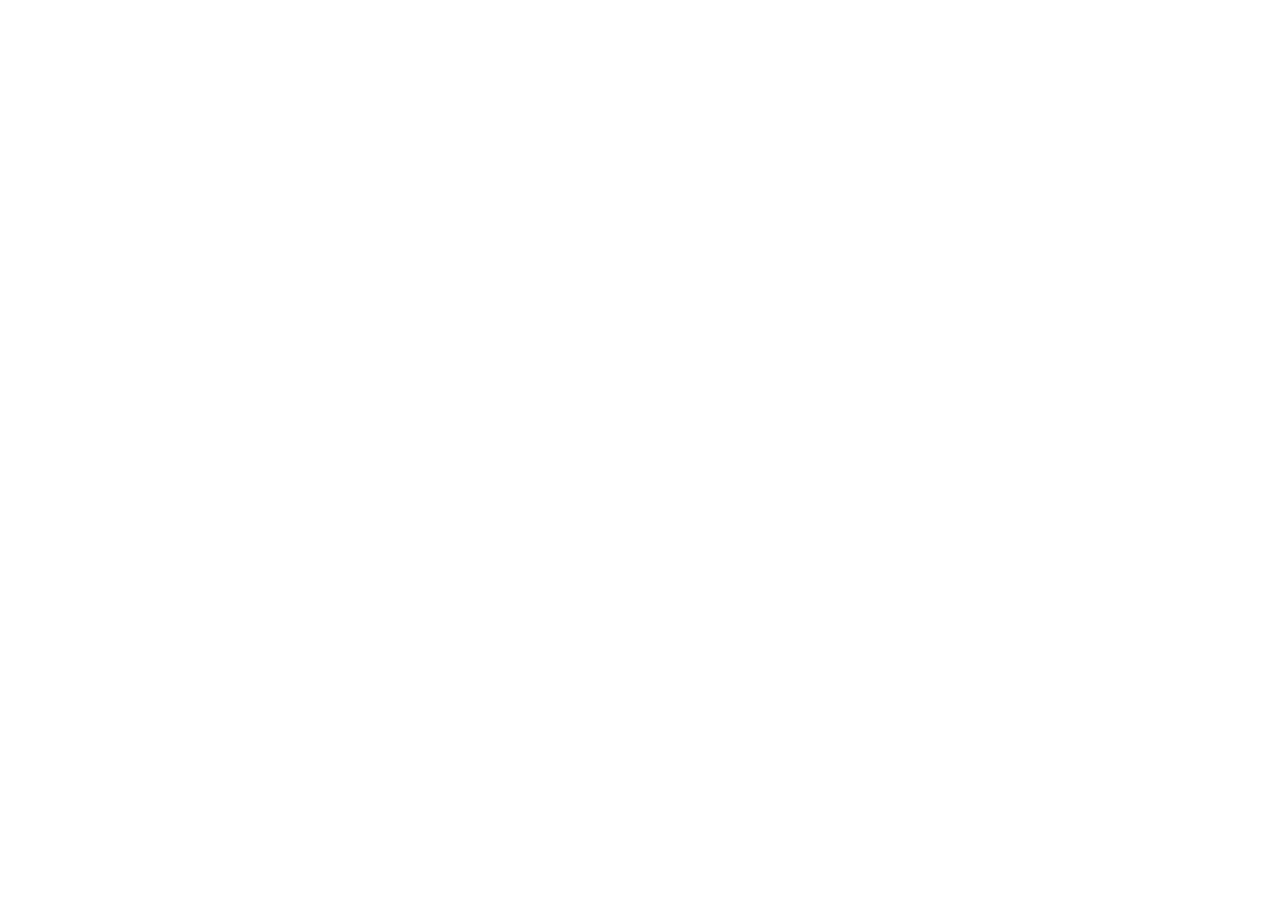
==== index.html @ 29a52275 "Set up initial files" ====
<!doctype html>
<html lang="en">
  <head>
    <meta charset="UTF-8" />
    <meta name="viewport" content="width=device-width, initial-scale=1.0" />
    <title>Admin Dashboard</title>
    <link rel="stylesheet" href="css/stylesheets.css" />
    <script src="js/scripts.js" defer></script>
  </head>
  <body>
    <header></header>
    <main></main>
    <aside></aside>
  </body>
</html>
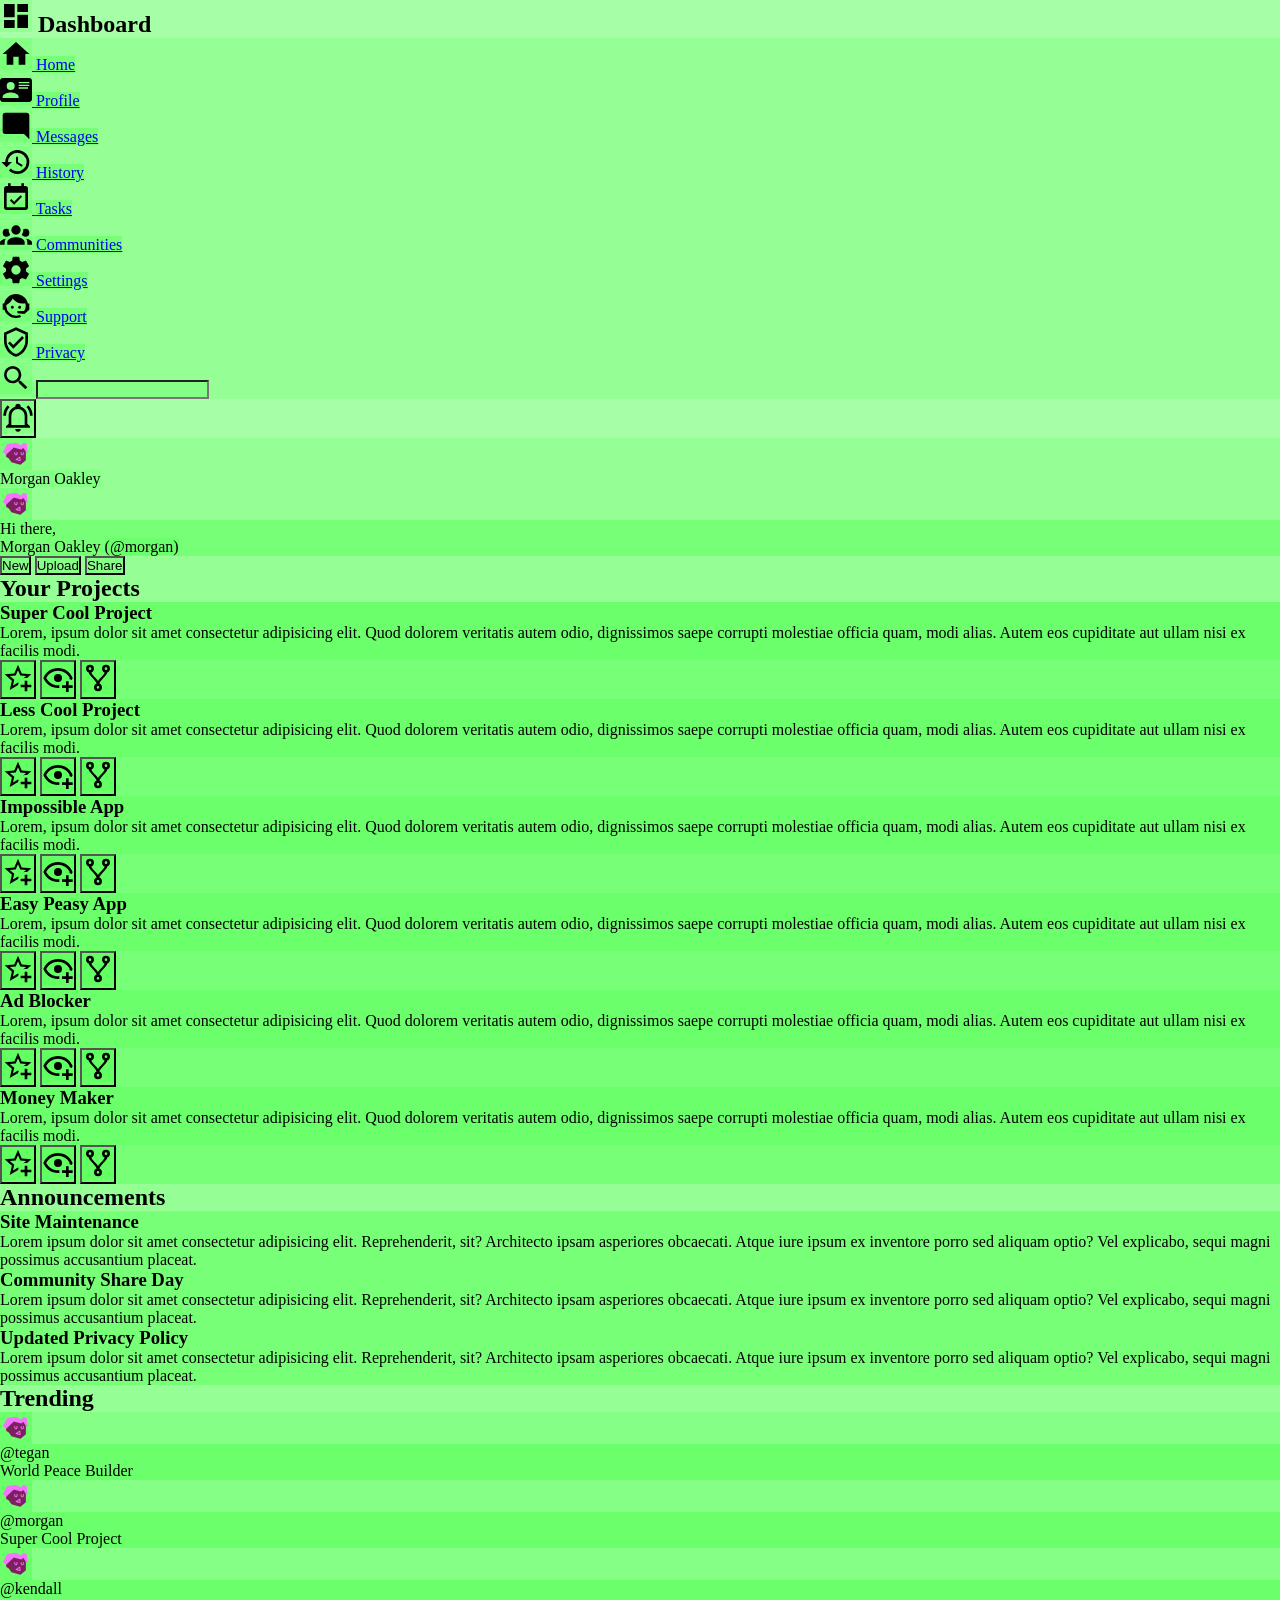
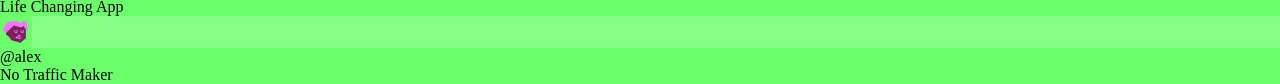
==== commit ded92c30: "Build HTML" ====
--- a/index.html
+++ b/index.html
@@ -3,13 +3,679 @@
   <head>
     <meta charset="UTF-8" />
     <meta name="viewport" content="width=device-width, initial-scale=1.0" />
+    <meta
+      name="description"
+      content="Admin dashboard for managing projects, announcements, and community activity."
+    />
+    <link href="./favicon.ico" rel="icon" type="image/x-icon" />
     <title>Admin Dashboard</title>
-    <link rel="stylesheet" href="css/stylesheets.css" />
-    <script src="js/scripts.js" defer></script>
+    <link href="./css/stylesheet.css" rel="stylesheet" />
   </head>
   <body>
-    <header></header>
-    <main></main>
-    <aside></aside>
+    <nav>
+      <h1 class="logo">
+        <svg
+          xmlns="http://www.w3.org/2000/svg"
+          viewBox="0 0 24 24"
+          class="icon"
+          aria-hidden="true"
+        >
+          <!-- <title>view-dashboard</title> -->
+          <path d="M13,3V9H21V3M13,21H21V11H13M3,21H11V15H3M3,13H11V3H3V13Z" />
+        </svg>
+        Dashboard
+      </h1>
+
+      <ul class="nav-list">
+        <li class="nav-item">
+          <a href="#" class="nav-link">
+            <svg
+              xmlns="http://www.w3.org/2000/svg"
+              viewBox="0 0 24 24"
+              class="icon"
+              aria-hidden="true"
+            >
+              <!-- <title>home</title> -->
+              <path d="M10,20V14H14V20H19V12H22L12,3L2,12H5V20H10Z" />
+            </svg>
+            <span>Home</span>
+          </a>
+        </li>
+
+        <li class="nav-item">
+          <a href="#" class="nav-link">
+            <svg
+              xmlns="http://www.w3.org/2000/svg"
+              viewBox="0 0 24 24"
+              class="icon"
+              aria-hidden="true"
+            >
+              <!-- <title>card-account-details</title> -->
+              <path
+                d="M2,3H22C23.05,3 24,3.95 24,5V19C24,20.05 23.05,21 22,21H2C0.95,21 0,20.05 0,19V5C0,3.95 0.95,3 2,3M14,6V7H22V6H14M14,8V9H21.5L22,9V8H14M14,10V11H21V10H14M8,13.91C6,13.91 2,15 2,17V18H14V17C14,15 10,13.91 8,13.91M8,6A3,3 0 0,0 5,9A3,3 0 0,0 8,12A3,3 0 0,0 11,9A3,3 0 0,0 8,6Z"
+              />
+            </svg>
+            <span>Profile</span>
+          </a>
+        </li>
+
+        <li class="nav-item">
+          <a href="#" class="nav-link">
+            <svg
+              xmlns="http://www.w3.org/2000/svg"
+              viewBox="0 0 24 24"
+              class="icon"
+              aria-hidden="true"
+            >
+              <!-- <title>message-reply</title> -->
+              <path
+                d="M22,4C22,2.89 21.1,2 20,2H4A2,2 0 0,0 2,4V16A2,2 0 0,0 4,18H18L22,22V4Z"
+              />
+            </svg>
+            <span>Messages</span>
+          </a>
+        </li>
+
+        <li class="nav-item">
+          <a href="#" class="nav-link">
+            <svg
+              xmlns="http://www.w3.org/2000/svg"
+              viewBox="0 0 24 24"
+              class="icon"
+              aria-hidden="true"
+            >
+              <!-- <title>history</title> -->
+              <path
+                d="M13.5,8H12V13L16.28,15.54L17,14.33L13.5,12.25V8M13,3A9,9 0 0,0 4,12H1L4.96,16.03L9,12H6A7,7 0 0,1 13,5A7,7 0 0,1 20,12A7,7 0 0,1 13,19C11.07,19 9.32,18.21 8.06,16.94L6.64,18.36C8.27,20 10.5,21 13,21A9,9 0 0,0 22,12A9,9 0 0,0 13,3"
+              />
+            </svg>
+            <span>History</span>
+          </a>
+        </li>
+
+        <li class="nav-item">
+          <a href="#" class="nav-link">
+            <svg
+              xmlns="http://www.w3.org/2000/svg"
+              viewBox="0 0 24 24"
+              class="icon"
+              aria-hidden="true"
+            >
+              <!-- <title>calendar-check</title> -->
+              <path
+                d="M19,19H5V8H19M19,3H18V1H16V3H8V1H6V3H5C3.89,3 3,3.9 3,5V19A2,2 0 0,0 5,21H19A2,2 0 0,0 21,19V5A2,2 0 0,0 19,3M16.53,11.06L15.47,10L10.59,14.88L8.47,12.76L7.41,13.82L10.59,17L16.53,11.06Z"
+              />
+            </svg>
+            <span>Tasks</span>
+          </a>
+        </li>
+
+        <li class="nav-item">
+          <a href="#" class="nav-link">
+            <svg
+              xmlns="http://www.w3.org/2000/svg"
+              viewBox="0 0 24 24"
+              class="icon"
+              aria-hidden="true"
+            >
+              <!-- <title>account-group</title> -->
+              <path
+                d="M12,5.5A3.5,3.5 0 0,1 15.5,9A3.5,3.5 0 0,1 12,12.5A3.5,3.5 0 0,1 8.5,9A3.5,3.5 0 0,1 12,5.5M5,8C5.56,8 6.08,8.15 6.53,8.42C6.38,9.85 6.8,11.27 7.66,12.38C7.16,13.34 6.16,14 5,14A3,3 0 0,1 2,11A3,3 0 0,1 5,8M19,8A3,3 0 0,1 22,11A3,3 0 0,1 19,14C17.84,14 16.84,13.34 16.34,12.38C17.2,11.27 17.62,9.85 17.47,8.42C17.92,8.15 18.44,8 19,8M5.5,18.25C5.5,16.18 8.41,14.5 12,14.5C15.59,14.5 18.5,16.18 18.5,18.25V20H5.5V18.25M0,20V18.5C0,17.11 1.89,15.94 4.45,15.6C3.86,16.28 3.5,17.22 3.5,18.25V20H0M24,20H20.5V18.25C20.5,17.22 20.14,16.28 19.55,15.6C22.11,15.94 24,17.11 24,18.5V20Z"
+              />
+            </svg>
+            <span>Communities</span>
+          </a>
+        </li>
+      </ul>
+
+      <ul class="nav-list">
+        <li class="nav-item">
+          <a href="#" class="nav-link">
+            <svg
+              xmlns="http://www.w3.org/2000/svg"
+              viewBox="0 0 24 24"
+              class="icon"
+              aria-hidden="true"
+            >
+              <!-- <title>cog</title> -->
+              <path
+                d="M12,15.5A3.5,3.5 0 0,1 8.5,12A3.5,3.5 0 0,1 12,8.5A3.5,3.5 0 0,1 15.5,12A3.5,3.5 0 0,1 12,15.5M19.43,12.97C19.47,12.65 19.5,12.33 19.5,12C19.5,11.67 19.47,11.34 19.43,11L21.54,9.37C21.73,9.22 21.78,8.95 21.66,8.73L19.66,5.27C19.54,5.05 19.27,4.96 19.05,5.05L16.56,6.05C16.04,5.66 15.5,5.32 14.87,5.07L14.5,2.42C14.46,2.18 14.25,2 14,2H10C9.75,2 9.54,2.18 9.5,2.42L9.13,5.07C8.5,5.32 7.96,5.66 7.44,6.05L4.95,5.05C4.73,4.96 4.46,5.05 4.34,5.27L2.34,8.73C2.21,8.95 2.27,9.22 2.46,9.37L4.57,11C4.53,11.34 4.5,11.67 4.5,12C4.5,12.33 4.53,12.65 4.57,12.97L2.46,14.63C2.27,14.78 2.21,15.05 2.34,15.27L4.34,18.73C4.46,18.95 4.73,19.03 4.95,18.95L7.44,17.94C7.96,18.34 8.5,18.68 9.13,18.93L9.5,21.58C9.54,21.82 9.75,22 10,22H14C14.25,22 14.46,21.82 14.5,21.58L14.87,18.93C15.5,18.67 16.04,18.34 16.56,17.94L19.05,18.95C19.27,19.03 19.54,18.95 19.66,18.73L21.66,15.27C21.78,15.05 21.73,14.78 21.54,14.63L19.43,12.97Z"
+              />
+            </svg>
+            <span>Settings</span>
+          </a>
+        </li>
+
+        <li class="nav-item">
+          <a href="#" class="nav-link">
+            <svg
+              xmlns="http://www.w3.org/2000/svg"
+              viewBox="0 0 24 24"
+              class="icon"
+              aria-hidden="true"
+            >
+              <!-- <title>face-agent</title> -->
+              <path
+                d="M18.72,14.76C19.07,13.91 19.26,13 19.26,12C19.26,11.28 19.15,10.59 18.96,9.95C18.31,10.1 17.63,10.18 16.92,10.18C13.86,10.18 11.15,8.67 9.5,6.34C8.61,8.5 6.91,10.26 4.77,11.22C4.73,11.47 4.73,11.74 4.73,12A7.27,7.27 0 0,0 12,19.27C13.05,19.27 14.06,19.04 14.97,18.63C15.54,19.72 15.8,20.26 15.78,20.26C14.14,20.81 12.87,21.08 12,21.08C9.58,21.08 7.27,20.13 5.57,18.42C4.53,17.38 3.76,16.11 3.33,14.73H2V10.18H3.09C3.93,6.04 7.6,2.92 12,2.92C14.4,2.92 16.71,3.87 18.42,5.58C19.69,6.84 20.54,8.45 20.89,10.18H22V14.67H22V14.69L22,14.73H21.94L18.38,18L13.08,17.4V15.73H17.91L18.72,14.76M9.27,11.77C9.57,11.77 9.86,11.89 10.07,12.11C10.28,12.32 10.4,12.61 10.4,12.91C10.4,13.21 10.28,13.5 10.07,13.71C9.86,13.92 9.57,14.04 9.27,14.04C8.64,14.04 8.13,13.54 8.13,12.91C8.13,12.28 8.64,11.77 9.27,11.77M14.72,11.77C15.35,11.77 15.85,12.28 15.85,12.91C15.85,13.54 15.35,14.04 14.72,14.04C14.09,14.04 13.58,13.54 13.58,12.91A1.14,1.14 0 0,1 14.72,11.77Z"
+              />
+            </svg>
+            <span>Support</span>
+          </a>
+        </li>
+
+        <li class="nav-item">
+          <a href="#" class="nav-link">
+            <svg
+              xmlns="http://www.w3.org/2000/svg"
+              viewBox="0 0 24 24"
+              class="icon"
+              aria-hidden="true"
+            >
+              <!-- <title>shield-check-outline</title> -->
+              <path
+                d="M21,11C21,16.55 17.16,21.74 12,23C6.84,21.74 3,16.55 3,11V5L12,1L21,5V11M12,21C15.75,20 19,15.54 19,11.22V6.3L12,3.18L5,6.3V11.22C5,15.54 8.25,20 12,21M10,17L6,13L7.41,11.59L10,14.17L16.59,7.58L18,9"
+              />
+            </svg>
+            <span>Privacy</span>
+          </a>
+        </li>
+      </ul>
+    </nav>
+    <header>
+      <div class="header-top">
+        <div class="search">
+          <label for="search-bar">
+            <span class="visually-hidden">Search</span>
+            <svg
+              xmlns="http://www.w3.org/2000/svg"
+              viewBox="0 0 24 24"
+              class="icon"
+              aria-hidden="true"
+            >
+              <!-- <title>magnify</title> -->
+              <path
+                d="M9.5,3A6.5,6.5 0 0,1 16,9.5C16,11.11 15.41,12.59 14.44,13.73L14.71,14H15.5L20.5,19L19,20.5L14,15.5V14.71L13.73,14.44C12.59,15.41 11.11,16 9.5,16A6.5,6.5 0 0,1 3,9.5A6.5,6.5 0 0,1 9.5,3M9.5,5C7,5 5,7 5,9.5C5,12 7,14 9.5,14C12,14 14,12 14,9.5C14,7 12,5 9.5,5Z"
+              />
+            </svg>
+          </label>
+          <input type="search" id="search-bar" name="search-bar" />
+        </div>
+
+        <button type="button" aria-label="notifications">
+          <svg
+            xmlns="http://www.w3.org/2000/svg"
+            viewBox="0 0 24 24"
+            class="icon"
+            aria-hidden="true"
+          >
+            <!-- <title>bell-ring-outline</title> -->
+            <path
+              d="M10,21H14A2,2 0 0,1 12,23A2,2 0 0,1 10,21M21,19V20H3V19L5,17V11C5,7.9 7.03,5.17 10,4.29C10,4.19 10,4.1 10,4A2,2 0 0,1 12,2A2,2 0 0,1 14,4C14,4.1 14,4.19 14,4.29C16.97,5.17 19,7.9 19,11V17L21,19M17,11A5,5 0 0,0 12,6A5,5 0 0,0 7,11V18H17V11M19.75,3.19L18.33,4.61C20.04,6.3 21,8.6 21,11H23C23,8.07 21.84,5.25 19.75,3.19M1,11H3C3,8.6 3.96,6.3 5.67,4.61L4.25,3.19C2.16,5.25 1,8.07 1,11Z"
+            />
+          </svg>
+        </button>
+
+        <div class="header-profile">
+          <div class="profile-picture-wrapper">
+            <img
+              src="./assets/images/avatar00001.svg"
+              alt="Morgan Oakley's profile picture"
+              width="32"
+              height="32"
+              class="profile-picture"
+            />
+          </div>
+
+          <span class="profile-name">Morgan Oakley</span>
+        </div>
+      </div>
+
+      <div class="header-main">
+        <div class="header-profile">
+          <div class="profile-picture-wrapper">
+            <img
+              src="./assets/images/avatar00001.svg"
+              alt="Morgan Oakley's profile picture"
+              width="32"
+              height="32"
+              class="profile-picture"
+            />
+          </div>
+
+          <div class="profile-wrapper">
+            <div class="greetings">Hi there,</div>
+            <div class="profile-name">
+              Morgan Oakley <span class="username">(@morgan)</span>
+            </div>
+          </div>
+        </div>
+        <div class="buttons-wrapper">
+          <button type="button">New</button>
+          <button type="button">Upload</button>
+          <button type="button">Share</button>
+        </div>
+      </div>
+    </header>
+    <main>
+      <section class="main-content" aria-labelledby="projects-heading">
+        <h2 id="projects-heading">Your Projects</h2>
+        <ul class="projects">
+          <li class="project-card">
+            <div class="content">
+              <h3>Super Cool Project</h3>
+              <p>
+                Lorem, ipsum dolor sit amet consectetur adipisicing elit. Quod
+                dolorem veritatis autem odio, dignissimos saepe corrupti
+                molestiae officia quam, modi alias. Autem eos cupiditate aut
+                ullam nisi ex facilis modi.
+              </p>
+            </div>
+
+            <div class="buttons-wrapper">
+              <button type="button" aria-label="bookmark">
+                <svg
+                  xmlns="http://www.w3.org/2000/svg"
+                  viewBox="0 0 24 24"
+                  class="icon"
+                  aria-hidden="true"
+                >
+                  <path
+                    d="M5.8 21L7.4 14L2 9.2L9.2 8.6L12 2L14.8 8.6L22 9.2L18.8 12H18C17.3 12 16.6 12.1 15.9 12.4L18.1 10.5L13.7 10.1L12 6.1L10.3 10.1L5.9 10.5L9.2 13.4L8.2 17.7L12 15.4L12.5 15.7C12.3 16.2 12.1 16.8 12.1 17.3L5.8 21M17 14V17H14V19H17V22H19V19H22V17H19V14H17Z"
+                  />
+                </svg>
+              </button>
+
+              <button type="button" aria-label="save">
+                <svg
+                  xmlns="http://www.w3.org/2000/svg"
+                  viewBox="0 0 24 24"
+                  class="icon"
+                  aria-hidden="true"
+                >
+                  <path
+                    d="M12,4.5C7,4.5 2.73,7.61 1,12C2.73,16.39 7,19.5 12,19.5C12.36,19.5 12.72,19.5 13.08,19.45C13.03,19.13 13,18.82 13,18.5C13,18.14 13.04,17.78 13.1,17.42C12.74,17.46 12.37,17.5 12,17.5C8.24,17.5 4.83,15.36 3.18,12C4.83,8.64 8.24,6.5 12,6.5C15.76,6.5 19.17,8.64 20.82,12C20.7,12.24 20.56,12.45 20.43,12.68C21.09,12.84 21.72,13.11 22.29,13.5C22.56,13 22.8,12.5 23,12C21.27,7.61 17,4.5 12,4.5M12,9A3,3 0 0,0 9,12A3,3 0 0,0 12,15A3,3 0 0,0 15,12A3,3 0 0,0 12,9M18,14.5V17.5H15V19.5H18V22.5H20V19.5H23V17.5H20V14.5H18Z"
+                  />
+                </svg>
+              </button>
+              <button type="button" aria-label="fork">
+                <svg
+                  xmlns="http://www.w3.org/2000/svg"
+                  viewBox="0 0 24 24"
+                  class="icon"
+                  aria-hidden="true"
+                >
+                  <path
+                    d="M6,2A3,3 0 0,1 9,5C9,6.28 8.19,7.38 7.06,7.81C7.15,8.27 7.39,8.83 8,9.63C9,10.92 11,12.83 12,14.17C13,12.83 15,10.92 16,9.63C16.61,8.83 16.85,8.27 16.94,7.81C15.81,7.38 15,6.28 15,5A3,3 0 0,1 18,2A3,3 0 0,1 21,5C21,6.32 20.14,7.45 18.95,7.85C18.87,8.37 18.64,9 18,9.83C17,11.17 15,13.08 14,14.38C13.39,15.17 13.15,15.73 13.06,16.19C14.19,16.62 15,17.72 15,19A3,3 0 0,1 12,22A3,3 0 0,1 9,19C9,17.72 9.81,16.62 10.94,16.19C10.85,15.73 10.61,15.17 10,14.38C9,13.08 7,11.17 6,9.83C5.36,9 5.13,8.37 5.05,7.85C3.86,7.45 3,6.32 3,5A3,3 0 0,1 6,2M6,4A1,1 0 0,0 5,5A1,1 0 0,0 6,6A1,1 0 0,0 7,5A1,1 0 0,0 6,4M18,4A1,1 0 0,0 17,5A1,1 0 0,0 18,6A1,1 0 0,0 19,5A1,1 0 0,0 18,4M12,18A1,1 0 0,0 11,19A1,1 0 0,0 12,20A1,1 0 0,0 13,19A1,1 0 0,0 12,18Z"
+                  />
+                </svg>
+              </button>
+            </div>
+          </li>
+
+          <li class="project-card">
+            <div class="content">
+              <h3>Less Cool Project</h3>
+              <p>
+                Lorem, ipsum dolor sit amet consectetur adipisicing elit. Quod
+                dolorem veritatis autem odio, dignissimos saepe corrupti
+                molestiae officia quam, modi alias. Autem eos cupiditate aut
+                ullam nisi ex facilis modi.
+              </p>
+            </div>
+
+            <div class="buttons-wrapper">
+              <button type="button" aria-label="bookmark">
+                <svg
+                  xmlns="http://www.w3.org/2000/svg"
+                  viewBox="0 0 24 24"
+                  class="icon"
+                  aria-hidden="true"
+                >
+                  <path
+                    d="M5.8 21L7.4 14L2 9.2L9.2 8.6L12 2L14.8 8.6L22 9.2L18.8 12H18C17.3 12 16.6 12.1 15.9 12.4L18.1 10.5L13.7 10.1L12 6.1L10.3 10.1L5.9 10.5L9.2 13.4L8.2 17.7L12 15.4L12.5 15.7C12.3 16.2 12.1 16.8 12.1 17.3L5.8 21M17 14V17H14V19H17V22H19V19H22V17H19V14H17Z"
+                  />
+                </svg>
+              </button>
+
+              <button type="button" aria-label="save">
+                <svg
+                  xmlns="http://www.w3.org/2000/svg"
+                  viewBox="0 0 24 24"
+                  class="icon"
+                  aria-hidden="true"
+                >
+                  <path
+                    d="M12,4.5C7,4.5 2.73,7.61 1,12C2.73,16.39 7,19.5 12,19.5C12.36,19.5 12.72,19.5 13.08,19.45C13.03,19.13 13,18.82 13,18.5C13,18.14 13.04,17.78 13.1,17.42C12.74,17.46 12.37,17.5 12,17.5C8.24,17.5 4.83,15.36 3.18,12C4.83,8.64 8.24,6.5 12,6.5C15.76,6.5 19.17,8.64 20.82,12C20.7,12.24 20.56,12.45 20.43,12.68C21.09,12.84 21.72,13.11 22.29,13.5C22.56,13 22.8,12.5 23,12C21.27,7.61 17,4.5 12,4.5M12,9A3,3 0 0,0 9,12A3,3 0 0,0 12,15A3,3 0 0,0 15,12A3,3 0 0,0 12,9M18,14.5V17.5H15V19.5H18V22.5H20V19.5H23V17.5H20V14.5H18Z"
+                  />
+                </svg>
+              </button>
+              <button type="button" aria-label="fork">
+                <svg
+                  xmlns="http://www.w3.org/2000/svg"
+                  viewBox="0 0 24 24"
+                  class="icon"
+                  aria-hidden="true"
+                >
+                  <path
+                    d="M6,2A3,3 0 0,1 9,5C9,6.28 8.19,7.38 7.06,7.81C7.15,8.27 7.39,8.83 8,9.63C9,10.92 11,12.83 12,14.17C13,12.83 15,10.92 16,9.63C16.61,8.83 16.85,8.27 16.94,7.81C15.81,7.38 15,6.28 15,5A3,3 0 0,1 18,2A3,3 0 0,1 21,5C21,6.32 20.14,7.45 18.95,7.85C18.87,8.37 18.64,9 18,9.83C17,11.17 15,13.08 14,14.38C13.39,15.17 13.15,15.73 13.06,16.19C14.19,16.62 15,17.72 15,19A3,3 0 0,1 12,22A3,3 0 0,1 9,19C9,17.72 9.81,16.62 10.94,16.19C10.85,15.73 10.61,15.17 10,14.38C9,13.08 7,11.17 6,9.83C5.36,9 5.13,8.37 5.05,7.85C3.86,7.45 3,6.32 3,5A3,3 0 0,1 6,2M6,4A1,1 0 0,0 5,5A1,1 0 0,0 6,6A1,1 0 0,0 7,5A1,1 0 0,0 6,4M18,4A1,1 0 0,0 17,5A1,1 0 0,0 18,6A1,1 0 0,0 19,5A1,1 0 0,0 18,4M12,18A1,1 0 0,0 11,19A1,1 0 0,0 12,20A1,1 0 0,0 13,19A1,1 0 0,0 12,18Z"
+                  />
+                </svg>
+              </button>
+            </div>
+          </li>
+
+          <li class="project-card">
+            <div class="content">
+              <h3>Impossible App</h3>
+              <p>
+                Lorem, ipsum dolor sit amet consectetur adipisicing elit. Quod
+                dolorem veritatis autem odio, dignissimos saepe corrupti
+                molestiae officia quam, modi alias. Autem eos cupiditate aut
+                ullam nisi ex facilis modi.
+              </p>
+            </div>
+
+            <div class="buttons-wrapper">
+              <button type="button" aria-label="bookmark">
+                <svg
+                  xmlns="http://www.w3.org/2000/svg"
+                  viewBox="0 0 24 24"
+                  class="icon"
+                  aria-hidden="true"
+                >
+                  <path
+                    d="M5.8 21L7.4 14L2 9.2L9.2 8.6L12 2L14.8 8.6L22 9.2L18.8 12H18C17.3 12 16.6 12.1 15.9 12.4L18.1 10.5L13.7 10.1L12 6.1L10.3 10.1L5.9 10.5L9.2 13.4L8.2 17.7L12 15.4L12.5 15.7C12.3 16.2 12.1 16.8 12.1 17.3L5.8 21M17 14V17H14V19H17V22H19V19H22V17H19V14H17Z"
+                  />
+                </svg>
+              </button>
+
+              <button type="button" aria-label="save">
+                <svg
+                  xmlns="http://www.w3.org/2000/svg"
+                  viewBox="0 0 24 24"
+                  class="icon"
+                  aria-hidden="true"
+                >
+                  <path
+                    d="M12,4.5C7,4.5 2.73,7.61 1,12C2.73,16.39 7,19.5 12,19.5C12.36,19.5 12.72,19.5 13.08,19.45C13.03,19.13 13,18.82 13,18.5C13,18.14 13.04,17.78 13.1,17.42C12.74,17.46 12.37,17.5 12,17.5C8.24,17.5 4.83,15.36 3.18,12C4.83,8.64 8.24,6.5 12,6.5C15.76,6.5 19.17,8.64 20.82,12C20.7,12.24 20.56,12.45 20.43,12.68C21.09,12.84 21.72,13.11 22.29,13.5C22.56,13 22.8,12.5 23,12C21.27,7.61 17,4.5 12,4.5M12,9A3,3 0 0,0 9,12A3,3 0 0,0 12,15A3,3 0 0,0 15,12A3,3 0 0,0 12,9M18,14.5V17.5H15V19.5H18V22.5H20V19.5H23V17.5H20V14.5H18Z"
+                  />
+                </svg>
+              </button>
+              <button type="button" aria-label="fork">
+                <svg
+                  xmlns="http://www.w3.org/2000/svg"
+                  viewBox="0 0 24 24"
+                  class="icon"
+                  aria-hidden="true"
+                >
+                  <path
+                    d="M6,2A3,3 0 0,1 9,5C9,6.28 8.19,7.38 7.06,7.81C7.15,8.27 7.39,8.83 8,9.63C9,10.92 11,12.83 12,14.17C13,12.83 15,10.92 16,9.63C16.61,8.83 16.85,8.27 16.94,7.81C15.81,7.38 15,6.28 15,5A3,3 0 0,1 18,2A3,3 0 0,1 21,5C21,6.32 20.14,7.45 18.95,7.85C18.87,8.37 18.64,9 18,9.83C17,11.17 15,13.08 14,14.38C13.39,15.17 13.15,15.73 13.06,16.19C14.19,16.62 15,17.72 15,19A3,3 0 0,1 12,22A3,3 0 0,1 9,19C9,17.72 9.81,16.62 10.94,16.19C10.85,15.73 10.61,15.17 10,14.38C9,13.08 7,11.17 6,9.83C5.36,9 5.13,8.37 5.05,7.85C3.86,7.45 3,6.32 3,5A3,3 0 0,1 6,2M6,4A1,1 0 0,0 5,5A1,1 0 0,0 6,6A1,1 0 0,0 7,5A1,1 0 0,0 6,4M18,4A1,1 0 0,0 17,5A1,1 0 0,0 18,6A1,1 0 0,0 19,5A1,1 0 0,0 18,4M12,18A1,1 0 0,0 11,19A1,1 0 0,0 12,20A1,1 0 0,0 13,19A1,1 0 0,0 12,18Z"
+                  />
+                </svg>
+              </button>
+            </div>
+          </li>
+
+          <li class="project-card">
+            <div class="content">
+              <h3>Easy Peasy App</h3>
+              <p>
+                Lorem, ipsum dolor sit amet consectetur adipisicing elit. Quod
+                dolorem veritatis autem odio, dignissimos saepe corrupti
+                molestiae officia quam, modi alias. Autem eos cupiditate aut
+                ullam nisi ex facilis modi.
+              </p>
+            </div>
+
+            <div class="buttons-wrapper">
+              <button type="button" aria-label="bookmark">
+                <svg
+                  xmlns="http://www.w3.org/2000/svg"
+                  viewBox="0 0 24 24"
+                  class="icon"
+                  aria-hidden="true"
+                >
+                  <path
+                    d="M5.8 21L7.4 14L2 9.2L9.2 8.6L12 2L14.8 8.6L22 9.2L18.8 12H18C17.3 12 16.6 12.1 15.9 12.4L18.1 10.5L13.7 10.1L12 6.1L10.3 10.1L5.9 10.5L9.2 13.4L8.2 17.7L12 15.4L12.5 15.7C12.3 16.2 12.1 16.8 12.1 17.3L5.8 21M17 14V17H14V19H17V22H19V19H22V17H19V14H17Z"
+                  />
+                </svg>
+              </button>
+
+              <button type="button" aria-label="save">
+                <svg
+                  xmlns="http://www.w3.org/2000/svg"
+                  viewBox="0 0 24 24"
+                  class="icon"
+                  aria-hidden="true"
+                >
+                  <path
+                    d="M12,4.5C7,4.5 2.73,7.61 1,12C2.73,16.39 7,19.5 12,19.5C12.36,19.5 12.72,19.5 13.08,19.45C13.03,19.13 13,18.82 13,18.5C13,18.14 13.04,17.78 13.1,17.42C12.74,17.46 12.37,17.5 12,17.5C8.24,17.5 4.83,15.36 3.18,12C4.83,8.64 8.24,6.5 12,6.5C15.76,6.5 19.17,8.64 20.82,12C20.7,12.24 20.56,12.45 20.43,12.68C21.09,12.84 21.72,13.11 22.29,13.5C22.56,13 22.8,12.5 23,12C21.27,7.61 17,4.5 12,4.5M12,9A3,3 0 0,0 9,12A3,3 0 0,0 12,15A3,3 0 0,0 15,12A3,3 0 0,0 12,9M18,14.5V17.5H15V19.5H18V22.5H20V19.5H23V17.5H20V14.5H18Z"
+                  />
+                </svg>
+              </button>
+              <button type="button" aria-label="fork">
+                <svg
+                  xmlns="http://www.w3.org/2000/svg"
+                  viewBox="0 0 24 24"
+                  class="icon"
+                  aria-hidden="true"
+                >
+                  <path
+                    d="M6,2A3,3 0 0,1 9,5C9,6.28 8.19,7.38 7.06,7.81C7.15,8.27 7.39,8.83 8,9.63C9,10.92 11,12.83 12,14.17C13,12.83 15,10.92 16,9.63C16.61,8.83 16.85,8.27 16.94,7.81C15.81,7.38 15,6.28 15,5A3,3 0 0,1 18,2A3,3 0 0,1 21,5C21,6.32 20.14,7.45 18.95,7.85C18.87,8.37 18.64,9 18,9.83C17,11.17 15,13.08 14,14.38C13.39,15.17 13.15,15.73 13.06,16.19C14.19,16.62 15,17.72 15,19A3,3 0 0,1 12,22A3,3 0 0,1 9,19C9,17.72 9.81,16.62 10.94,16.19C10.85,15.73 10.61,15.17 10,14.38C9,13.08 7,11.17 6,9.83C5.36,9 5.13,8.37 5.05,7.85C3.86,7.45 3,6.32 3,5A3,3 0 0,1 6,2M6,4A1,1 0 0,0 5,5A1,1 0 0,0 6,6A1,1 0 0,0 7,5A1,1 0 0,0 6,4M18,4A1,1 0 0,0 17,5A1,1 0 0,0 18,6A1,1 0 0,0 19,5A1,1 0 0,0 18,4M12,18A1,1 0 0,0 11,19A1,1 0 0,0 12,20A1,1 0 0,0 13,19A1,1 0 0,0 12,18Z"
+                  />
+                </svg>
+              </button>
+            </div>
+          </li>
+
+          <li class="project-card">
+            <div class="content">
+              <h3>Ad Blocker</h3>
+              <p>
+                Lorem, ipsum dolor sit amet consectetur adipisicing elit. Quod
+                dolorem veritatis autem odio, dignissimos saepe corrupti
+                molestiae officia quam, modi alias. Autem eos cupiditate aut
+                ullam nisi ex facilis modi.
+              </p>
+            </div>
+
+            <div class="buttons-wrapper">
+              <button type="button" aria-label="bookmark">
+                <svg
+                  xmlns="http://www.w3.org/2000/svg"
+                  viewBox="0 0 24 24"
+                  class="icon"
+                  aria-hidden="true"
+                >
+                  <path
+                    d="M5.8 21L7.4 14L2 9.2L9.2 8.6L12 2L14.8 8.6L22 9.2L18.8 12H18C17.3 12 16.6 12.1 15.9 12.4L18.1 10.5L13.7 10.1L12 6.1L10.3 10.1L5.9 10.5L9.2 13.4L8.2 17.7L12 15.4L12.5 15.7C12.3 16.2 12.1 16.8 12.1 17.3L5.8 21M17 14V17H14V19H17V22H19V19H22V17H19V14H17Z"
+                  />
+                </svg>
+              </button>
+
+              <button type="button" aria-label="save">
+                <svg
+                  xmlns="http://www.w3.org/2000/svg"
+                  viewBox="0 0 24 24"
+                  class="icon"
+                  aria-hidden="true"
+                >
+                  <path
+                    d="M12,4.5C7,4.5 2.73,7.61 1,12C2.73,16.39 7,19.5 12,19.5C12.36,19.5 12.72,19.5 13.08,19.45C13.03,19.13 13,18.82 13,18.5C13,18.14 13.04,17.78 13.1,17.42C12.74,17.46 12.37,17.5 12,17.5C8.24,17.5 4.83,15.36 3.18,12C4.83,8.64 8.24,6.5 12,6.5C15.76,6.5 19.17,8.64 20.82,12C20.7,12.24 20.56,12.45 20.43,12.68C21.09,12.84 21.72,13.11 22.29,13.5C22.56,13 22.8,12.5 23,12C21.27,7.61 17,4.5 12,4.5M12,9A3,3 0 0,0 9,12A3,3 0 0,0 12,15A3,3 0 0,0 15,12A3,3 0 0,0 12,9M18,14.5V17.5H15V19.5H18V22.5H20V19.5H23V17.5H20V14.5H18Z"
+                  />
+                </svg>
+              </button>
+              <button type="button" aria-label="fork">
+                <svg
+                  xmlns="http://www.w3.org/2000/svg"
+                  viewBox="0 0 24 24"
+                  class="icon"
+                  aria-hidden="true"
+                >
+                  <path
+                    d="M6,2A3,3 0 0,1 9,5C9,6.28 8.19,7.38 7.06,7.81C7.15,8.27 7.39,8.83 8,9.63C9,10.92 11,12.83 12,14.17C13,12.83 15,10.92 16,9.63C16.61,8.83 16.85,8.27 16.94,7.81C15.81,7.38 15,6.28 15,5A3,3 0 0,1 18,2A3,3 0 0,1 21,5C21,6.32 20.14,7.45 18.95,7.85C18.87,8.37 18.64,9 18,9.83C17,11.17 15,13.08 14,14.38C13.39,15.17 13.15,15.73 13.06,16.19C14.19,16.62 15,17.72 15,19A3,3 0 0,1 12,22A3,3 0 0,1 9,19C9,17.72 9.81,16.62 10.94,16.19C10.85,15.73 10.61,15.17 10,14.38C9,13.08 7,11.17 6,9.83C5.36,9 5.13,8.37 5.05,7.85C3.86,7.45 3,6.32 3,5A3,3 0 0,1 6,2M6,4A1,1 0 0,0 5,5A1,1 0 0,0 6,6A1,1 0 0,0 7,5A1,1 0 0,0 6,4M18,4A1,1 0 0,0 17,5A1,1 0 0,0 18,6A1,1 0 0,0 19,5A1,1 0 0,0 18,4M12,18A1,1 0 0,0 11,19A1,1 0 0,0 12,20A1,1 0 0,0 13,19A1,1 0 0,0 12,18Z"
+                  />
+                </svg>
+              </button>
+            </div>
+          </li>
+
+          <li class="project-card">
+            <div class="content">
+              <h3>Money Maker</h3>
+              <p>
+                Lorem, ipsum dolor sit amet consectetur adipisicing elit. Quod
+                dolorem veritatis autem odio, dignissimos saepe corrupti
+                molestiae officia quam, modi alias. Autem eos cupiditate aut
+                ullam nisi ex facilis modi.
+              </p>
+            </div>
+
+            <div class="buttons-wrapper">
+              <button type="button" aria-label="bookmark">
+                <svg
+                  xmlns="http://www.w3.org/2000/svg"
+                  viewBox="0 0 24 24"
+                  class="icon"
+                  aria-hidden="true"
+                >
+                  <path
+                    d="M5.8 21L7.4 14L2 9.2L9.2 8.6L12 2L14.8 8.6L22 9.2L18.8 12H18C17.3 12 16.6 12.1 15.9 12.4L18.1 10.5L13.7 10.1L12 6.1L10.3 10.1L5.9 10.5L9.2 13.4L8.2 17.7L12 15.4L12.5 15.7C12.3 16.2 12.1 16.8 12.1 17.3L5.8 21M17 14V17H14V19H17V22H19V19H22V17H19V14H17Z"
+                  />
+                </svg>
+              </button>
+
+              <button type="button" aria-label="save">
+                <svg
+                  xmlns="http://www.w3.org/2000/svg"
+                  viewBox="0 0 24 24"
+                  class="icon"
+                  aria-hidden="true"
+                >
+                  <path
+                    d="M12,4.5C7,4.5 2.73,7.61 1,12C2.73,16.39 7,19.5 12,19.5C12.36,19.5 12.72,19.5 13.08,19.45C13.03,19.13 13,18.82 13,18.5C13,18.14 13.04,17.78 13.1,17.42C12.74,17.46 12.37,17.5 12,17.5C8.24,17.5 4.83,15.36 3.18,12C4.83,8.64 8.24,6.5 12,6.5C15.76,6.5 19.17,8.64 20.82,12C20.7,12.24 20.56,12.45 20.43,12.68C21.09,12.84 21.72,13.11 22.29,13.5C22.56,13 22.8,12.5 23,12C21.27,7.61 17,4.5 12,4.5M12,9A3,3 0 0,0 9,12A3,3 0 0,0 12,15A3,3 0 0,0 15,12A3,3 0 0,0 12,9M18,14.5V17.5H15V19.5H18V22.5H20V19.5H23V17.5H20V14.5H18Z"
+                  />
+                </svg>
+              </button>
+              <button type="button" aria-label="fork">
+                <svg
+                  xmlns="http://www.w3.org/2000/svg"
+                  viewBox="0 0 24 24"
+                  class="icon"
+                  aria-hidden="true"
+                >
+                  <path
+                    d="M6,2A3,3 0 0,1 9,5C9,6.28 8.19,7.38 7.06,7.81C7.15,8.27 7.39,8.83 8,9.63C9,10.92 11,12.83 12,14.17C13,12.83 15,10.92 16,9.63C16.61,8.83 16.85,8.27 16.94,7.81C15.81,7.38 15,6.28 15,5A3,3 0 0,1 18,2A3,3 0 0,1 21,5C21,6.32 20.14,7.45 18.95,7.85C18.87,8.37 18.64,9 18,9.83C17,11.17 15,13.08 14,14.38C13.39,15.17 13.15,15.73 13.06,16.19C14.19,16.62 15,17.72 15,19A3,3 0 0,1 12,22A3,3 0 0,1 9,19C9,17.72 9.81,16.62 10.94,16.19C10.85,15.73 10.61,15.17 10,14.38C9,13.08 7,11.17 6,9.83C5.36,9 5.13,8.37 5.05,7.85C3.86,7.45 3,6.32 3,5A3,3 0 0,1 6,2M6,4A1,1 0 0,0 5,5A1,1 0 0,0 6,6A1,1 0 0,0 7,5A1,1 0 0,0 6,4M18,4A1,1 0 0,0 17,5A1,1 0 0,0 18,6A1,1 0 0,0 19,5A1,1 0 0,0 18,4M12,18A1,1 0 0,0 11,19A1,1 0 0,0 12,20A1,1 0 0,0 13,19A1,1 0 0,0 12,18Z"
+                  />
+                </svg>
+              </button>
+            </div>
+          </li>
+        </ul>
+      </section>
+      <section>
+        <h2>Announcements</h2>
+        <ul class="announcements">
+          <li class="announcement">
+            <h3>Site Maintenance</h3>
+            <p>
+              Lorem ipsum dolor sit amet consectetur adipisicing elit.
+              Reprehenderit, sit? Architecto ipsam asperiores obcaecati. Atque
+              iure ipsum ex inventore porro sed aliquam optio? Vel explicabo,
+              sequi magni possimus accusantium placeat.
+            </p>
+          </li>
+
+          <li class="announcement">
+            <h3>Community Share Day</h3>
+            <p>
+              Lorem ipsum dolor sit amet consectetur adipisicing elit.
+              Reprehenderit, sit? Architecto ipsam asperiores obcaecati. Atque
+              iure ipsum ex inventore porro sed aliquam optio? Vel explicabo,
+              sequi magni possimus accusantium placeat.
+            </p>
+          </li>
+
+          <li class="announcement">
+            <h3>Updated Privacy Policy</h3>
+            <p>
+              Lorem ipsum dolor sit amet consectetur adipisicing elit.
+              Reprehenderit, sit? Architecto ipsam asperiores obcaecati. Atque
+              iure ipsum ex inventore porro sed aliquam optio? Vel explicabo,
+              sequi magni possimus accusantium placeat.
+            </p>
+          </li>
+        </ul>
+      </section>
+
+      <section>
+        <h2>Trending</h2>
+        <ul class="trending">
+          <li class="trending-profile">
+            <div class="profile-picture-wrapper">
+              <img
+                src="./assets/images/avatar00001.svg"
+                alt="Avatar of @tegan"
+                width="32"
+                height="32"
+                class="profile-picture"
+              />
+            </div>
+            <div class="profile-wrapper">
+              <div class="username">@tegan</div>
+              <div class="project-title">World Peace Builder</div>
+            </div>
+          </li>
+
+          <li class="trending-profile">
+            <div class="profile-picture-wrapper">
+              <img
+                src="./assets/images/avatar00001.svg"
+                alt="Avatar of @morgan"
+                width="32"
+                height="32"
+                class="profile-picture"
+              />
+            </div>
+            <div class="profile-wrapper">
+              <div class="username">@morgan</div>
+              <div class="project-title">Super Cool Project</div>
+            </div>
+          </li>
+
+          <li class="trending-profile">
+            <div class="profile-picture-wrapper">
+              <img
+                src="./assets/images/avatar00001.svg"
+                alt="Avatar of @kendall"
+                width="32"
+                height="32"
+                class="profile-picture"
+              />
+            </div>
+            <div class="profile-wrapper">
+              <div class="username">@kendall</div>
+              <div class="project-title">Life Changing App</div>
+            </div>
+          </li>
+
+          <li class="trending-profile">
+            <div class="profile-picture-wrapper">
+              <img
+                src="./assets/images/avatar00001.svg"
+                alt="Avatar of @alex"
+                width="32"
+                height="32"
+                class="profile-picture"
+              />
+            </div>
+            <div class="profile-wrapper">
+              <div class="username">@alex</div>
+              <div class="project-title">No Traffic Maker</div>
+            </div>
+          </li>
+        </ul>
+      </section>
+    </main>
   </body>
 </html>
--- a/css/stylesheet.css
+++ b/css/stylesheet.css
@@ -0,0 +1,39 @@
+:root {
+  --color-debug: rgba(0 255 0/0.1);
+  --icon-size: 32px;
+}
+
+*,
+*::before,
+*::after {
+  border-box: box-sizing;
+  margin: 0;
+  padding: 0;
+
+  background: var(--color-debug);
+}
+
+.icon {
+  block-size: var(--icon-size);
+  inline-size: var(--icon-size);
+}
+
+.visually-hidden {
+  block-size: 1px;
+  clip-path: inset(50%);
+  inline-size: 1px;
+  overflow: hidden;
+  position: absolute;
+  white-space: nowrap;
+}
+
+.profile-picture-wrapper {
+  block-size: var(--icon-size);
+  inline-size: var(--icon-size);
+
+  & .profile-picture {
+    block-size: 100%;
+    inline-size: 100%;
+    object-fit: cover;
+  }
+}
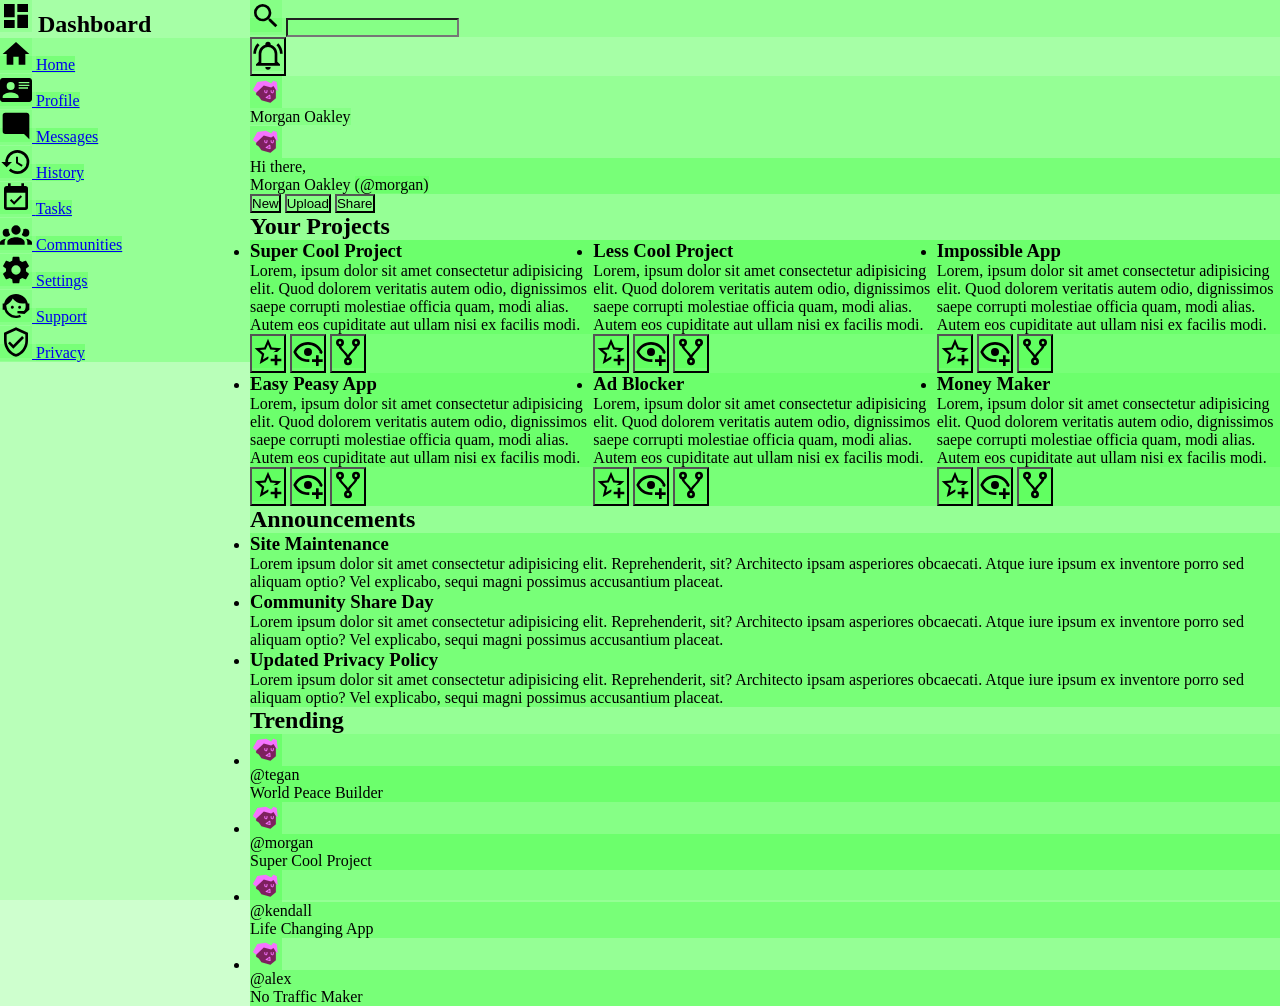
==== commit e53141af: "Add grid to nav and main-content" ====
--- a/index.html
+++ b/index.html
@@ -249,7 +249,7 @@
             </div>
           </div>
         </div>
-        <div class="buttons-wrapper">
+        <div class="header-actions">
           <button type="button">New</button>
           <button type="button">Upload</button>
           <button type="button">Share</button>
@@ -271,7 +271,7 @@
               </p>
             </div>
 
-            <div class="buttons-wrapper">
+            <div class="card-actions">
               <button type="button" aria-label="bookmark">
                 <svg
                   xmlns="http://www.w3.org/2000/svg"
@@ -323,7 +323,7 @@
               </p>
             </div>
 
-            <div class="buttons-wrapper">
+            <div class="card-actions">
               <button type="button" aria-label="bookmark">
                 <svg
                   xmlns="http://www.w3.org/2000/svg"
@@ -375,7 +375,7 @@
               </p>
             </div>
 
-            <div class="buttons-wrapper">
+            <div class="card-actions">
               <button type="button" aria-label="bookmark">
                 <svg
                   xmlns="http://www.w3.org/2000/svg"
@@ -427,7 +427,7 @@
               </p>
             </div>
 
-            <div class="buttons-wrapper">
+            <div class="card-actions">
               <button type="button" aria-label="bookmark">
                 <svg
                   xmlns="http://www.w3.org/2000/svg"
@@ -479,7 +479,7 @@
               </p>
             </div>
 
-            <div class="buttons-wrapper">
+            <div class="card-actions">
               <button type="button" aria-label="bookmark">
                 <svg
                   xmlns="http://www.w3.org/2000/svg"
@@ -573,8 +573,8 @@
           </li>
         </ul>
       </section>
-      <section>
-        <h2>Announcements</h2>
+      <section aria-labelledby="announcements-heading">
+        <h2 id="announcements-heading">Announcements</h2>
         <ul class="announcements">
           <li class="announcement">
             <h3>Site Maintenance</h3>
@@ -608,8 +608,8 @@
         </ul>
       </section>
 
-      <section>
-        <h2>Trending</h2>
+      <section aria-labelledby="trending-heading">
+        <h2 id="trending-heading">Trending</h2>
         <ul class="trending">
           <li class="trending-profile">
             <div class="profile-picture-wrapper">
--- a/css/stylesheet.css
+++ b/css/stylesheet.css
@@ -37,3 +37,36 @@
     object-fit: cover;
   }
 }
+
+body {
+  inline-size: 100vw;
+  block-size: 100vh;
+
+  display: grid;
+  /* grid: 250px 1fr / auto; */
+  grid:
+    "nav header"
+    "nav main"/250px 1fr;
+}
+
+nav {
+  /* grid-area: 1/1/3/2; */
+  grid-area: nav;
+}
+
+header {
+  /* grid-area: 1/2/2/3; */
+  grid-area: header;
+}
+
+main {
+  /* grid-area: 2/2/3/3; */
+  grid-area: main;
+}
+
+.main-content {
+  & .projects {
+    display: grid;
+    grid-template-columns: repeat(auto-fill, minmax(300px, 1fr));
+  }
+}
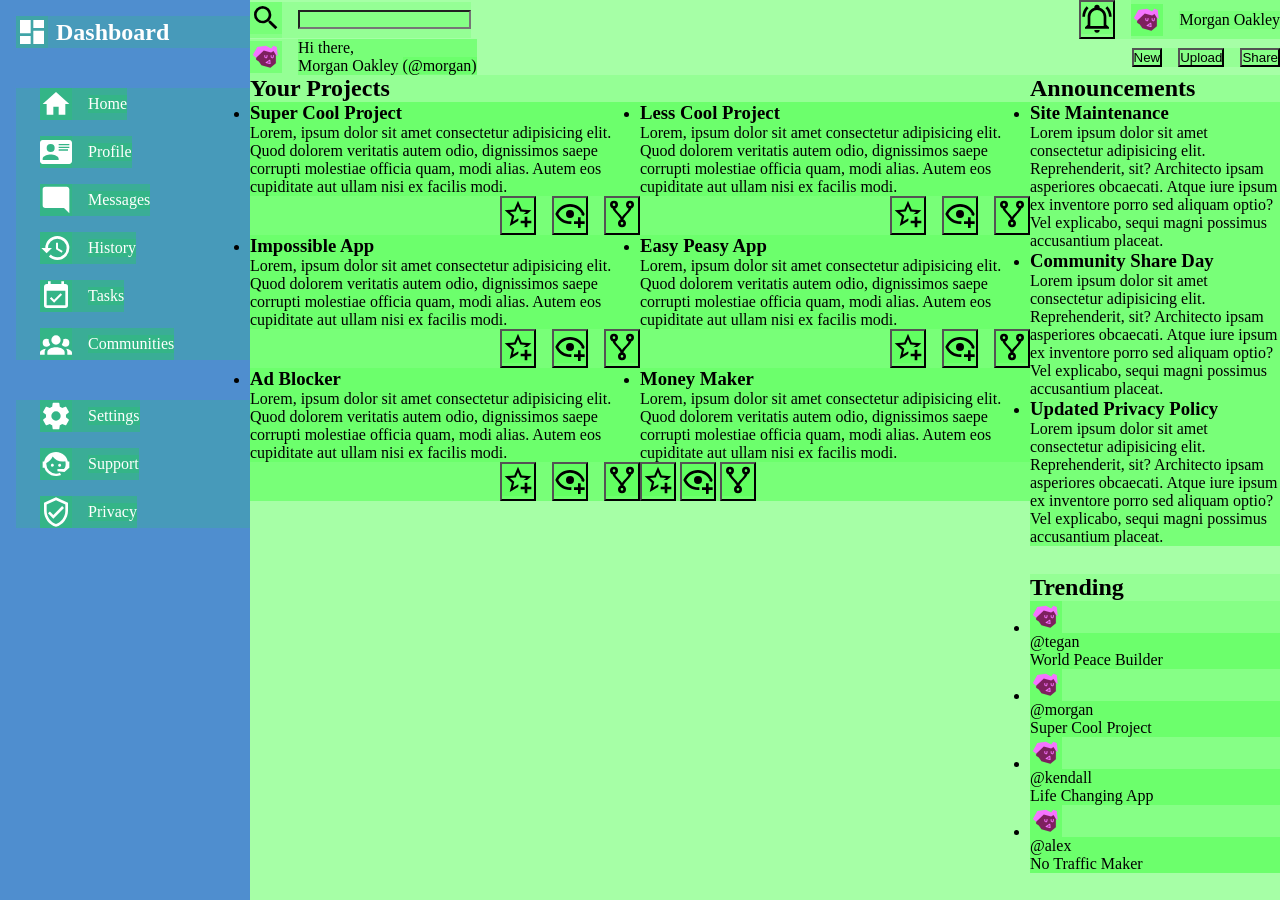
==== commit 439d3a88: "Update nav css" ====
--- a/index.html
+++ b/index.html
@@ -201,32 +201,34 @@
           <input type="search" id="search-bar" name="search-bar" />
         </div>
 
-        <button type="button" aria-label="notifications">
-          <svg
-            xmlns="http://www.w3.org/2000/svg"
-            viewBox="0 0 24 24"
-            class="icon"
-            aria-hidden="true"
-          >
-            <!-- <title>bell-ring-outline</title> -->
-            <path
-              d="M10,21H14A2,2 0 0,1 12,23A2,2 0 0,1 10,21M21,19V20H3V19L5,17V11C5,7.9 7.03,5.17 10,4.29C10,4.19 10,4.1 10,4A2,2 0 0,1 12,2A2,2 0 0,1 14,4C14,4.1 14,4.19 14,4.29C16.97,5.17 19,7.9 19,11V17L21,19M17,11A5,5 0 0,0 12,6A5,5 0 0,0 7,11V18H17V11M19.75,3.19L18.33,4.61C20.04,6.3 21,8.6 21,11H23C23,8.07 21.84,5.25 19.75,3.19M1,11H3C3,8.6 3.96,6.3 5.67,4.61L4.25,3.19C2.16,5.25 1,8.07 1,11Z"
-            />
-          </svg>
-        </button>
-
-        <div class="header-profile">
-          <div class="profile-picture-wrapper">
-            <img
-              src="./assets/images/avatar00001.svg"
-              alt="Morgan Oakley's profile picture"
-              width="32"
-              height="32"
-              class="profile-picture"
-            />
+        <div class="header-profile-wrapper">
+          <button type="button" aria-label="notifications">
+            <svg
+              xmlns="http://www.w3.org/2000/svg"
+              viewBox="0 0 24 24"
+              class="icon"
+              aria-hidden="true"
+            >
+              <!-- <title>bell-ring-outline</title> -->
+              <path
+                d="M10,21H14A2,2 0 0,1 12,23A2,2 0 0,1 10,21M21,19V20H3V19L5,17V11C5,7.9 7.03,5.17 10,4.29C10,4.19 10,4.1 10,4A2,2 0 0,1 12,2A2,2 0 0,1 14,4C14,4.1 14,4.19 14,4.29C16.97,5.17 19,7.9 19,11V17L21,19M17,11A5,5 0 0,0 12,6A5,5 0 0,0 7,11V18H17V11M19.75,3.19L18.33,4.61C20.04,6.3 21,8.6 21,11H23C23,8.07 21.84,5.25 19.75,3.19M1,11H3C3,8.6 3.96,6.3 5.67,4.61L4.25,3.19C2.16,5.25 1,8.07 1,11Z"
+              />
+            </svg>
+          </button>
+
+          <div class="header-profile">
+            <div class="profile-picture-wrapper">
+              <img
+                src="./assets/images/avatar00001.svg"
+                alt="Morgan Oakley's profile picture"
+                width="32"
+                height="32"
+                class="profile-picture"
+              />
+            </div>
+
+            <span class="profile-name">Morgan Oakley</span>
           </div>
-
-          <span class="profile-name">Morgan Oakley</span>
         </div>
       </div>
 
--- a/css/stylesheet.css
+++ b/css/stylesheet.css
@@ -1,12 +1,17 @@
 :root {
   --color-debug: rgba(0 255 0/0.1);
+  --color-grey: #e3e8ef;
+  --color-white: #ffffff;
+  --color-yellow: #efcf48;
+  --color-blue: #4f8ecf;
+
   --icon-size: 32px;
 }
 
 *,
 *::before,
 *::after {
-  border-box: box-sizing;
+  box-sizing: border-box;
   margin: 0;
   padding: 0;
 
@@ -43,30 +48,120 @@
   block-size: 100vh;
 
   display: grid;
-  /* grid: 250px 1fr / auto; */
   grid:
-    "nav header"
-    "nav main"/250px 1fr;
+    "nav header" auto
+    "nav main" 1fr
+    /250px 1fr;
 }
 
 nav {
-  /* grid-area: 1/1/3/2; */
+  background: var(--color-blue);
+  color: var(--color-white);
+
+  padding-block-start: 1rem;
+  padding-inline-start: 1rem;
+
   grid-area: nav;
+  display: flex;
+  flex-direction: column;
+  gap: 2.5rem;
+
+  & svg {
+    fill: currentColor;
+    /* stroke: currentColor; */
+  }
+
+  & .logo {
+    display: flex;
+    align-items: center;
+    gap: 0.5rem;
+  }
+
+  & .nav-list {
+    display: flex;
+    flex-direction: column;
+    align-items: start;
+    gap: 1rem;
+
+    padding-inline-start: 1.5rem;
+
+    & li {
+      list-style: none;
+    }
+
+    & .nav-link {
+      display: flex;
+      align-items: center;
+      gap: 1rem;
+
+      color: inherit;
+      text-decoration: none;
+    }
+  }
 }
 
 header {
-  /* grid-area: 1/2/2/3; */
   grid-area: header;
+
+  block-size: fit-content;
+
+  display: flex;
+  flex-direction: column;
+
+  & .header-profile {
+    display: flex;
+    align-items: center;
+    gap: 1rem;
+  }
+
+  & .header-top {
+    display: flex;
+    justify-content: space-between;
+    align-items: center;
+
+    & .search {
+      display: flex;
+      align-items: center;
+
+      gap: 1rem;
+    }
+
+    & .header-profile-wrapper {
+      display: flex;
+      gap: 1rem;
+    }
+  }
+
+  & .header-main {
+    display: flex;
+    justify-content: space-between;
+    align-items: center;
+
+    & .header-actions {
+      display: flex;
+      gap: 1rem;
+    }
+  }
 }
 
 main {
-  /* grid-area: 2/2/3/3; */
   grid-area: main;
-}
 
-.main-content {
-  & .projects {
-    display: grid;
-    grid-template-columns: repeat(auto-fill, minmax(300px, 1fr));
+  display: grid;
+  grid-template-columns: 1fr 250px;
+
+  & .main-content {
+    grid-area: 1/1/3/2;
+
+    & .projects {
+      display: grid;
+      grid-template-columns: repeat(auto-fill, minmax(300px, 1fr));
+
+      & .card-actions {
+        display: flex;
+        justify-content: end;
+        gap: 1rem;
+      }
+    }
   }
 }
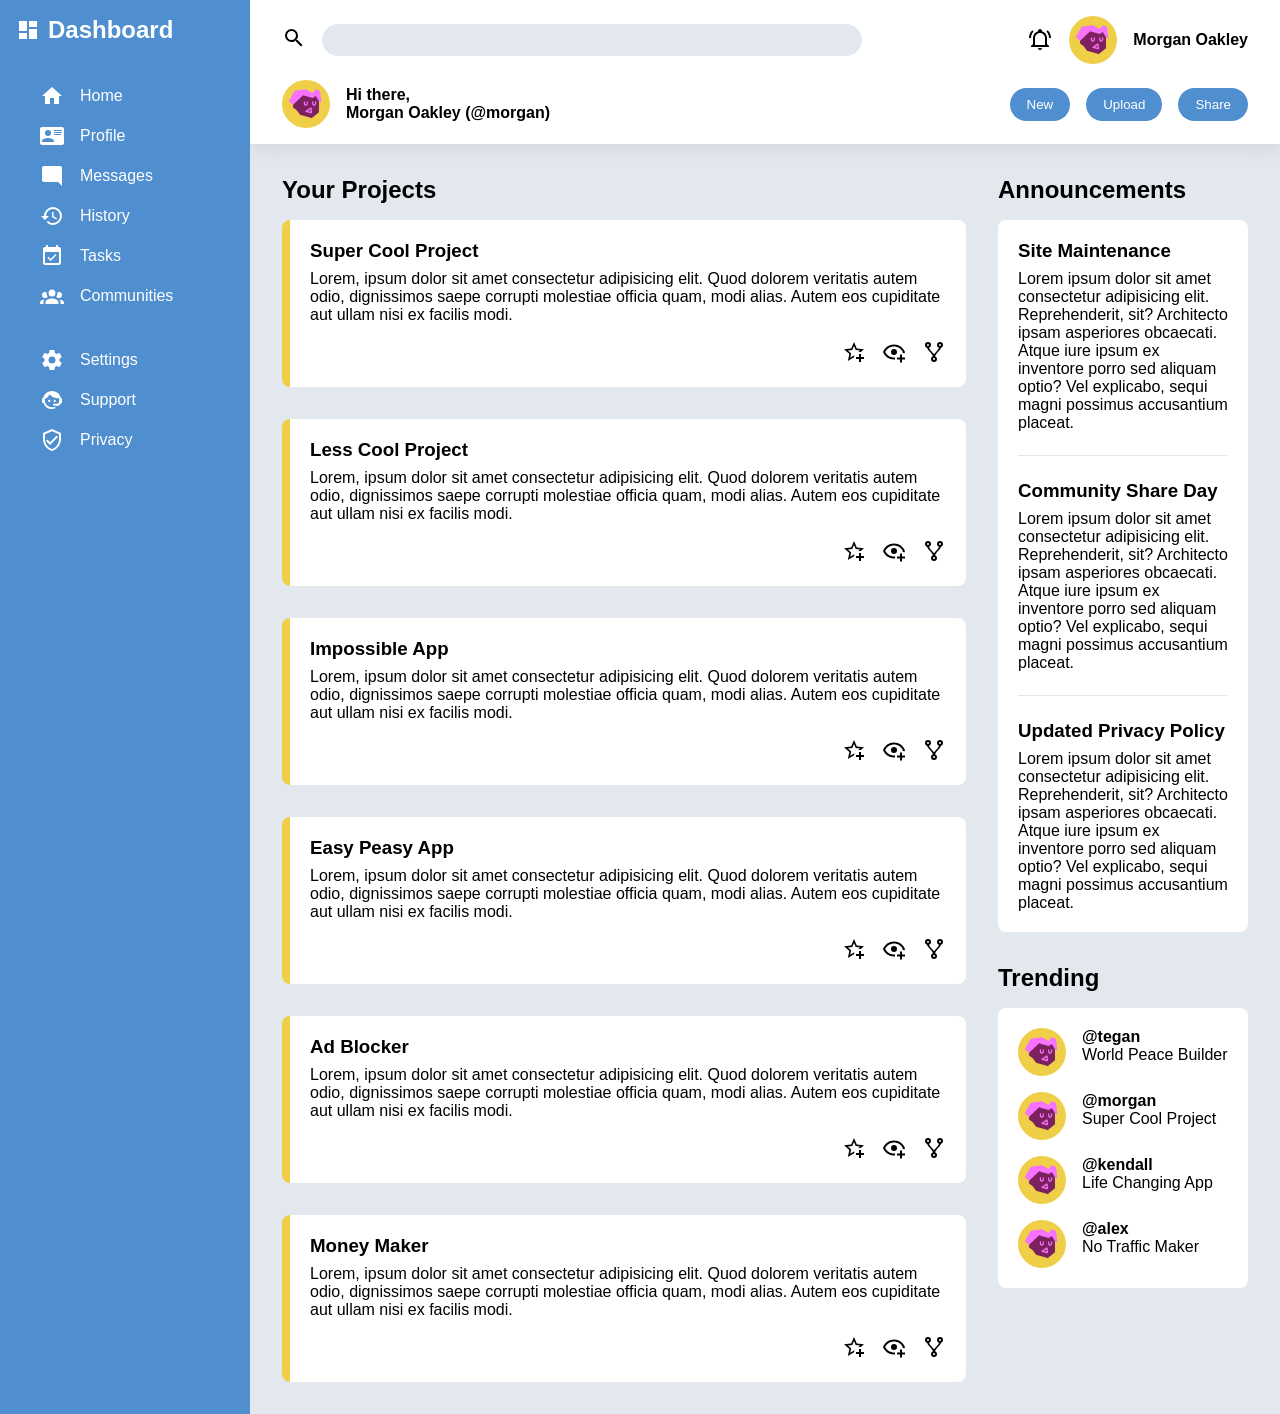
==== commit aacaa6d4: "Finish assignment" ====
--- a/index.html
+++ b/index.html
@@ -260,7 +260,7 @@
     </header>
     <main>
       <section class="main-content" aria-labelledby="projects-heading">
-        <h2 id="projects-heading">Your Projects</h2>
+        <h2 id="projects-heading" class="heading">Your Projects</h2>
         <ul class="projects">
           <li class="project-card">
             <div class="content">
@@ -533,7 +533,7 @@
               </p>
             </div>
 
-            <div class="buttons-wrapper">
+            <div class="card-actions">
               <button type="button" aria-label="bookmark">
                 <svg
                   xmlns="http://www.w3.org/2000/svg"
@@ -576,7 +576,7 @@
         </ul>
       </section>
       <section aria-labelledby="announcements-heading">
-        <h2 id="announcements-heading">Announcements</h2>
+        <h2 id="announcements-heading" class="heading">Announcements</h2>
         <ul class="announcements">
           <li class="announcement">
             <h3>Site Maintenance</h3>
@@ -611,7 +611,7 @@
       </section>
 
       <section aria-labelledby="trending-heading">
-        <h2 id="trending-heading">Trending</h2>
+        <h2 id="trending-heading" class="heading">Trending</h2>
         <ul class="trending">
           <li class="trending-profile">
             <div class="profile-picture-wrapper">
--- a/css/stylesheet.css
+++ b/css/stylesheet.css
@@ -1,11 +1,17 @@
 :root {
-  --color-debug: rgba(0 255 0/0.1);
+  /* --color-debug: rgba(0 255 0/0.1); */
   --color-grey: #e3e8ef;
   --color-white: #ffffff;
   --color-yellow: #efcf48;
   --color-blue: #4f8ecf;
 
-  --icon-size: 32px;
+  --size-icon: 1.5rem;
+  --size-avatar: 3rem;
+}
+
+:focus-visible {
+  outline: 2px solid var(--color-blue);
+  outline-offset: 2px;
 }
 
 *,
@@ -14,13 +20,23 @@
   box-sizing: border-box;
   margin: 0;
   padding: 0;
-
-  background: var(--color-debug);
+  font-family: sans-serif;
+
+  /* background: var(--color-debug); */
+
+  & li {
+    list-style: none;
+  }
+
+  & button {
+    border: 0px solid transparent;
+    background: transparent;
+  }
 }
 
 .icon {
-  block-size: var(--icon-size);
-  inline-size: var(--icon-size);
+  block-size: var(--size-icon);
+  inline-size: var(--size-icon);
 }
 
 .visually-hidden {
@@ -33,8 +49,12 @@
 }
 
 .profile-picture-wrapper {
-  block-size: var(--icon-size);
-  inline-size: var(--icon-size);
+  block-size: var(--size-avatar);
+  inline-size: var(--size-avatar);
+  background-color: var(--color-yellow);
+  border-radius: 50%;
+  overflow: hidden;
+  padding: 3px;
 
   & .profile-picture {
     block-size: 100%;
@@ -43,9 +63,16 @@
   }
 }
 
+.profile-name {
+  font-weight: bold;
+}
+
+.greetings {
+  font-weight: bold;
+}
+
 body {
-  inline-size: 100vw;
-  block-size: 100vh;
+  min-block-size: 100vh;
 
   display: grid;
   grid:
@@ -66,6 +93,7 @@
   flex-direction: column;
   gap: 2.5rem;
 
+  z-index: 2;
   & svg {
     fill: currentColor;
     /* stroke: currentColor; */
@@ -85,10 +113,6 @@
 
     padding-inline-start: 1.5rem;
 
-    & li {
-      list-style: none;
-    }
-
     & .nav-link {
       display: flex;
       align-items: center;
@@ -107,6 +131,14 @@
 
   display: flex;
   flex-direction: column;
+  gap: 1rem;
+
+  background: var(--color-white);
+  padding: 1rem 2rem;
+
+  box-shadow: 0px 0.1rem 20px rgba(1 1 1 / 0.1);
+
+  z-index: 1;
 
   & .header-profile {
     display: flex;
@@ -123,12 +155,26 @@
       display: flex;
       align-items: center;
 
-      gap: 1rem;
+      inline-size: 60%;
+      gap: 1rem;
+
+      & #search-bar {
+        background: var(--color-grey);
+        border: 1px solid transparent;
+        border-radius: 99rem;
+
+        flex: 1;
+        block-size: 2rem;
+      }
     }
 
     & .header-profile-wrapper {
       display: flex;
       gap: 1rem;
+
+      & button {
+        border: 1px solid transparent;
+      }
     }
   }
 
@@ -140,6 +186,15 @@
     & .header-actions {
       display: flex;
       gap: 1rem;
+
+      & button {
+        color: var(--color-white);
+        background-color: var(--color-blue);
+
+        border-radius: 99rem;
+        border: 1px solid transparent;
+        padding: 0.5rem 1rem;
+      }
     }
   }
 }
@@ -148,20 +203,94 @@
   grid-area: main;
 
   display: grid;
+
+  grid-auto-rows: auto 1fr;
   grid-template-columns: 1fr 250px;
+
+  background: var(--color-grey);
+
+  padding: 2rem;
+  gap: 2rem;
+
+  .heading {
+    margin-block-end: 1rem;
+  }
+
+  & section {
+    block-size: fit-content;
+  }
 
   & .main-content {
     grid-area: 1/1/3/2;
 
     & .projects {
       display: grid;
-      grid-template-columns: repeat(auto-fill, minmax(300px, 1fr));
-
-      & .card-actions {
-        display: flex;
-        justify-content: end;
-        gap: 1rem;
-      }
-    }
-  }
-}
+      grid-template-columns: repeat(auto-fill, minmax(350px, 1fr));
+      gap: 2rem;
+
+      & .project-card {
+        background: var(--color-white);
+        border-radius: 0.5rem;
+        padding: 1.25rem;
+        border-inline-start: var(--color-yellow) 0.5rem solid;
+
+        & .content {
+          margin-block-end: 1rem;
+
+          & h3 {
+            margin-block-end: 0.5rem;
+          }
+        }
+
+        & .card-actions {
+          display: flex;
+          justify-content: end;
+          gap: 1rem;
+        }
+      }
+    }
+  }
+
+  & .announcements {
+    background: var(--color-white);
+    border-radius: 0.5rem;
+    padding: 1.25rem;
+
+    li:not(:last-child) {
+      margin-block-end: 3rem;
+      position: relative;
+
+      &::after {
+        content: "";
+        inline-size: 100%;
+        position: absolute;
+        bottom: -1.5rem;
+        left: 0px;
+
+        border-block-end: var(--color-grey) 1px solid;
+      }
+    }
+
+    & h3 {
+      margin-block-end: 0.5rem;
+    }
+  }
+
+  & .trending {
+    background: var(--color-white);
+    border-radius: 0.5rem;
+    padding: 1.25rem;
+
+    & li {
+      display: flex;
+      gap: 1rem;
+
+      & .username {
+        font-weight: bold;
+      }
+    }
+    & li:not(:last-child) {
+      margin-block-end: 1rem;
+    }
+  }
+}
